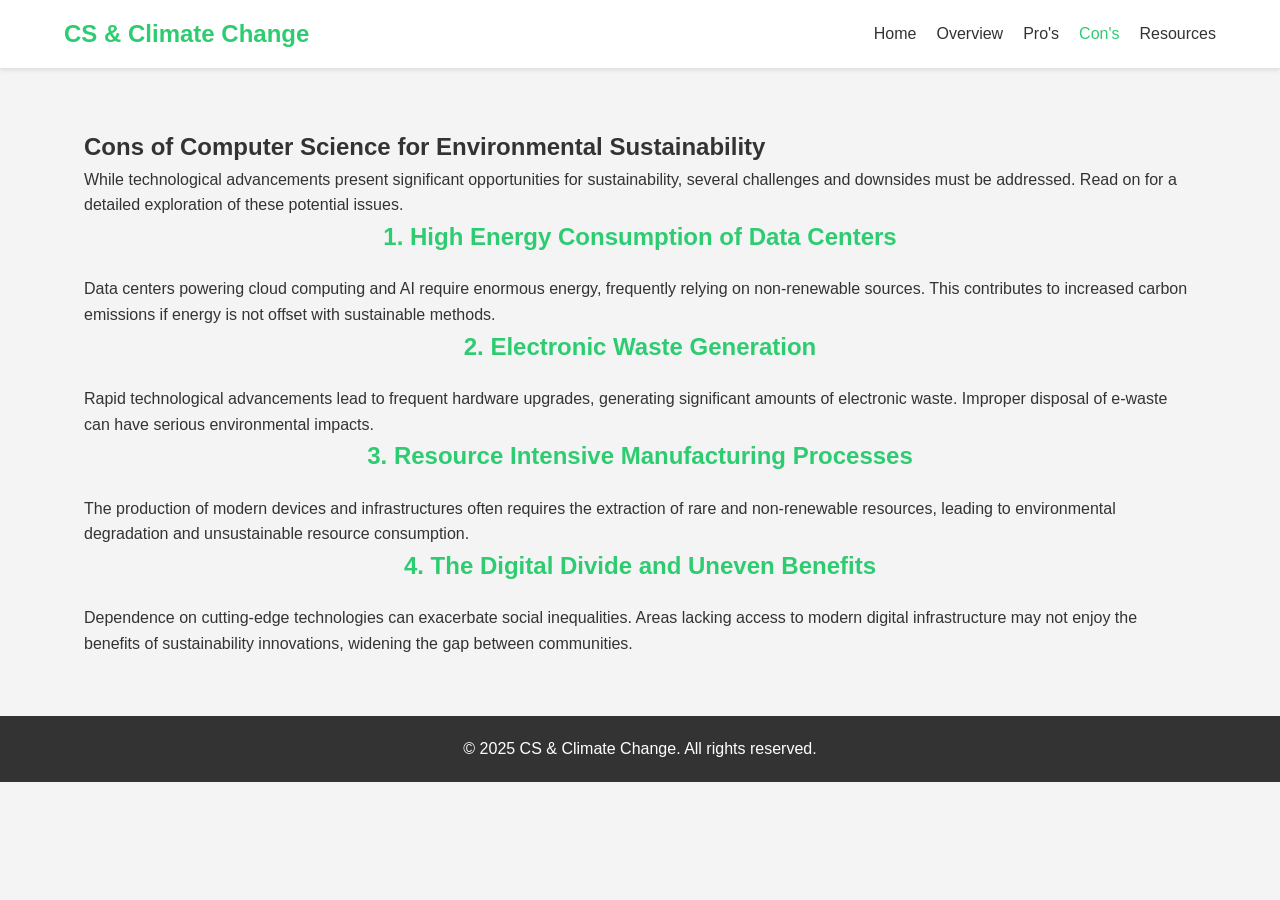
==== cons.html @ 631ae20c "Init Kermit" ====
<!DOCTYPE html>
<html lang="en">
<head>
  <meta charset="UTF-8" />
  <meta name="viewport" content="width=device-width, initial-scale=1.0" />
  <title>Con's - CS & Climate Change</title>
  <link rel="stylesheet" href="styles/index.css" />
  <link rel="stylesheet" href="styles/global.css" />
</head>
<body>
  <!-- Header -->
  <header>
    <div class="container header-container">
      <div class="logo">
        <a href="index.html">CS & Climate Change</a>
      </div>
      <nav>
        <ul>
          <li><a href="index.html">Home</a></li>
          <li><a href="overview.html">Overview</a></li>
          <li><a href="pros.html">Pro's</a></li>
          <li><a href="cons.html" class="active">Con's</a></li>
          <li><a href="resources.html">Resources</a></li>
        </ul>
      </nav>
    </div>
  </header>

  <!-- Main Content -->
  <main>
    <section id="cons" class="cons-section">
      <div class="container">
        <h1>Cons of Computer Science for Environmental Sustainability</h1>
        <p>
          While technological advancements present significant opportunities for sustainability,
          several challenges and downsides must be addressed. Read on for a detailed exploration of these
          potential issues.
        </p>
        <article>
          <h2>1. High Energy Consumption of Data Centers</h2>
          <p>
            Data centers powering cloud computing and AI require enormous energy, frequently relying on
            non-renewable sources. This contributes to increased carbon emissions if energy is not offset with
            sustainable methods.
          </p>
        </article>
        <article>
          <h2>2. Electronic Waste Generation</h2>
          <p>
            Rapid technological advancements lead to frequent hardware upgrades, generating significant
            amounts of electronic waste. Improper disposal of e-waste can have serious environmental impacts.
          </p>
        </article>
        <article>
          <h2>3. Resource Intensive Manufacturing Processes</h2>
          <p>
            The production of modern devices and infrastructures often requires the extraction of rare and
            non-renewable resources, leading to environmental degradation and unsustainable resource consumption.
          </p>
        </article>
        <article>
          <h2>4. The Digital Divide and Uneven Benefits</h2>
          <p>
            Dependence on cutting-edge technologies can exacerbate social inequalities. Areas lacking access
            to modern digital infrastructure may not enjoy the benefits of sustainability innovations, widening
            the gap between communities.
          </p>
        </article>
      </div>
    </section>
  </main>

  <!-- Footer -->
  <footer>
    <div class="container">
      <p>&copy; 2025 CS & Climate Change. All rights reserved.</p>
    </div>
  </footer>

  <script src="script.js"></script>
</body>
</html>
---- styles/index.css ----
/* Global Styles */
* {
    margin: 0;
    padding: 0;
    box-sizing: border-box;
  }
  
  body {
    font-family: Calibri, sans-serif;
    line-height: 1.6;
    color: #333;
    background: #f4f4f4;
  }
  
  /* Container */
  .container {
    width: 90%;
    max-width: 1200px;
    margin: auto;
    padding: 0 20px;
  }
  
  
  /* Hero Section */
  .hero {
    background: url('../resources/NatureBackground.jpg') no-repeat center center/cover;
    background-size: cover;
    background-repeat: no-repeat;
    background-position: center center;
    height: 80vh;
    display: flex;
    align-items: center;
    text-align: center;
    position: relative;
    color: #fff;
  }
  
  .hero::before {
    content: "";
    position: absolute;
    top: 0;
    left: 0;
    width: 100%;
    height: 100%;
    background: rgba(0,0,0,0.5);
  }
  
  .hero-content {
    position: relative;
    z-index: 1;
    width: 100%;
    padding: 0 20px;
  }
  
  .hero-content h1 {
    font-size: 3em;
    margin-bottom: 20px;
  }
  
  .hero-content p {
    font-size: 1.2em;
    margin-bottom: 30px;
  }
  
  .btn {
    padding: 12px 30px;
    background: #2ecc71;
    color: #fff;
    text-decoration: none;
    border-radius: 30px;
    transition: background 0.3s ease;
  }
  
  .btn:hover {
    background: #27ae60;
  }
  
  /* Section Styles */
  section {
    padding: 60px 0;
  }
  
  section h2 {
    text-align: center;
    margin-bottom: 20px;
    color: #2ecc71;
  }
---- styles/global.css ----
/* global.css */

/* Global Reset & Box Sizing */
* {
    margin: 0;
    padding: 0;
    box-sizing: border-box;
  }
  
  /* Body Styles */
  body {
    font-family: Calibri, sans-serif;
    line-height: 1.6;
    color: #333;
    background: #f4f4f4;
  }
  
  /* Container */
  .container {
    width: 90%;
    max-width: 1200px;
    margin: 0 auto;
    padding: 0 20px;
  }
  
  /* Header */
  header {
    background: #fff;
    box-shadow: 0 2px 4px rgba(0, 0, 0, 0.1);
    position: sticky;
    top: 0;
    z-index: 1000;
  }
  
  .header-container {
    display: flex;
    justify-content: space-between;
    align-items: center;
    padding: 15px 0;
  }
  
  .logo a {
    text-decoration: none;
    font-size: 1.5em;
    color: #2ecc71;
    font-weight: bold;
  }
  
  nav ul {
    list-style: none;
    display: flex;
  }
  
  nav ul li {
    margin-left: 20px;
  }
  
  nav ul li a {
    text-decoration: none;
    color: #333;
    font-size: 1em;
    transition: color 0.3s ease;
  }
  
  nav ul li a:hover,
  nav ul li a.active {
    color: #2ecc71;
  }
  
  /* Footer */
  footer {
    background: #333;
    color: #fff;
    padding: 20px 0;
    text-align: center;
  }
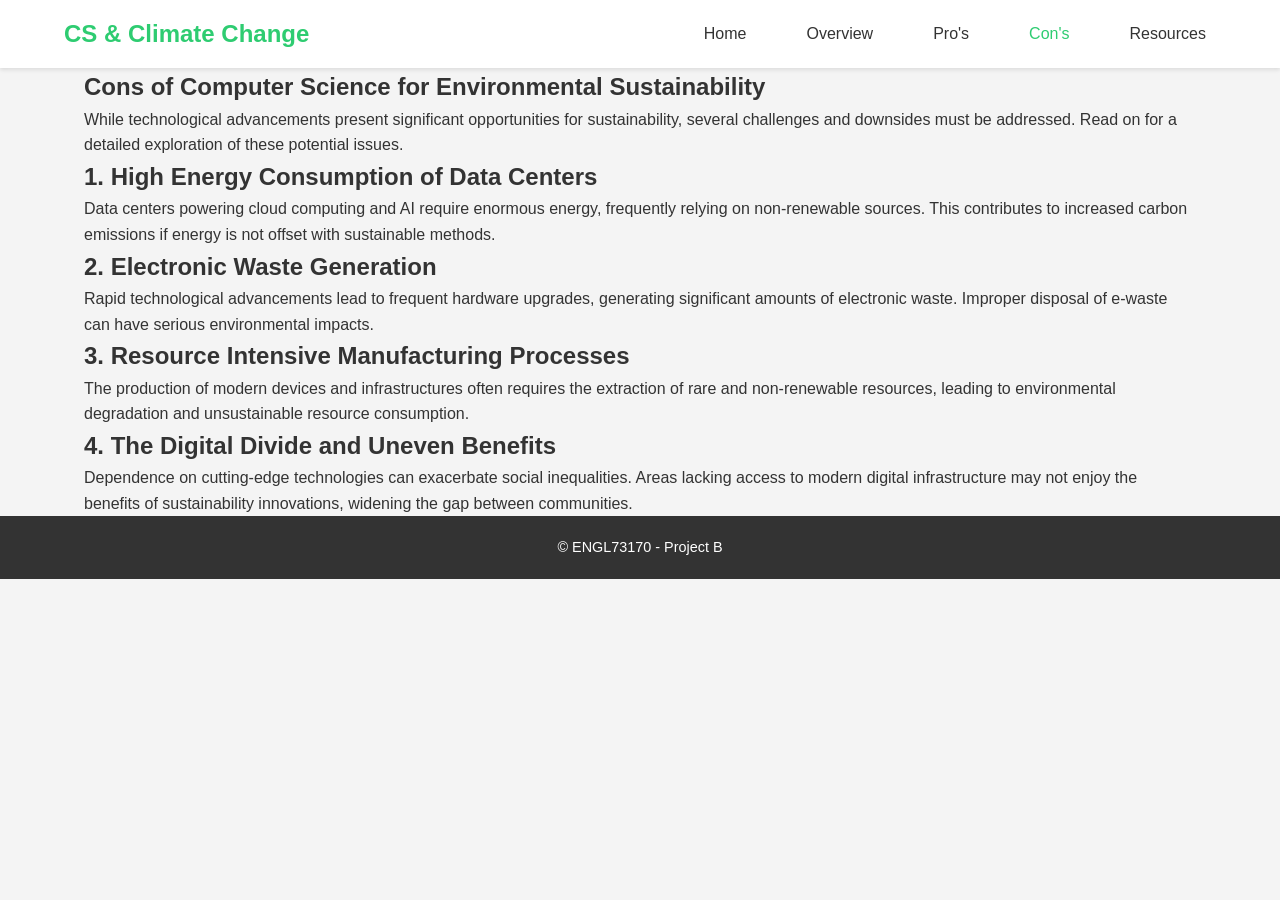
==== commit 05c83ee2: "Updated Cons, Overview, Landing, and Resources pages." ====
--- a/cons.html
+++ b/cons.html
@@ -73,7 +73,7 @@
   <!-- Footer -->
   <footer>
     <div class="container">
-      <p>&copy; 2025 CS & Climate Change. All rights reserved.</p>
+      <p>&copy; ENGL73170 - Project B</p>
     </div>
   </footer>
 
--- a/styles/index.css
+++ b/styles/index.css
@@ -1,89 +1,176 @@
 /* Global Styles */
 * {
-    margin: 0;
-    padding: 0;
-    box-sizing: border-box;
+  margin: 0;
+  padding: 0;
+  box-sizing: border-box;
+}
+
+body {
+  font-family: 'Roboto', sans-serif;
+  color: #333;
+  background: #f4f4f4;
+  line-height: 1.6;
+}
+
+/* Container Utility */
+.container {
+  width: 90%;
+  max-width: 1200px;
+  margin: 0 auto;
+  padding: 0 20px;
+}
+
+/* Header */
+header {
+  position: fixed;
+  top: 0;
+  left: 0;
+  width: 100%;
+  background: rgba(255, 255, 255, 0.95);
+  box-shadow: 0 2px 5px rgba(0, 0, 0, 0.1);
+  z-index: 1000;
+  transition: all 0.3s ease;
+}
+
+.header-container {
+  display: flex;
+  justify-content: space-between;
+  align-items: center;
+  padding: 15px 0;
+}
+
+.logo a {
+  text-decoration: none;
+  font-size: 1.8em;
+  color: #2ecc71;
+  font-weight: bold;
+}
+
+nav ul {
+  list-style: none;
+  display: flex;
+  gap: 20px;
+}
+
+nav ul li a {
+  text-decoration: none;
+  color: #333;
+  padding: 5px 10px;
+  transition: color 0.3s ease;
+}
+
+nav ul li a:hover,
+nav ul li a.active {
+  color: #2ecc71;
+}
+
+/* Hero Section */
+.hero {
+  position: relative;
+  height: 80vh;
+  display: flex;
+  align-items: center;
+  justify-content: center;
+  background: url('../resources/NatureBackground.jpg') center center/cover;
+}
+
+.hero-overlay {
+  position: absolute;
+  top: 0;
+  left: 0;
+  width: 100%;
+  height: 100%;
+  background: rgba(0, 0, 0, 0.75);
+  z-index: 1;
+}
+
+.hero-content {
+  position: relative;
+  z-index: 2;
+  text-align: center;
+  color: #fff;
+  padding: 20px;
+  animation: fadeIn 1.5s ease-in-out;
+}
+
+.hero-content h1 {
+  font-size: 3em;
+  margin-bottom: 20px;
+}
+
+.hero-content p {
+  font-size: 1.2em;
+  margin-bottom: 30px;
+}
+
+.btn {
+  display: inline-block;
+  padding: 12px 30px;
+  background: #2ecc71;
+  color: #fff;
+  text-decoration: none;
+  border-radius: 30px;
+  transition: background 0.3s ease;
+  font-weight: bold;
+}
+
+.btn:hover {
+  background: #27ae60;
+  transform: translateY(5px);
+}
+
+/* About & Features Sections */
+.about, .features {
+  background: #fff;
+  padding: 80px 0;
+}
+
+.about h2, .features h2 {
+  text-align: center;
+  margin-bottom: 20px;
+  color: #2ecc71;
+  font-size: 2em;
+}
+
+.about p, .features p {
+  font-size: 1.1em;
+  max-width: 800px;
+  margin: 0 auto 20px;
+  text-align: center;
+  line-height: 1.8;
+  color: #666;
+}
+
+/* Footer */
+footer {
+  background: #333;
+  color: #fff;
+  padding: 20px 0;
+  text-align: center;
+}
+
+footer p {
+  font-size: 0.9em;
+}
+
+/* Animations */
+@keyframes fadeIn {
+  from { opacity: 0; transform: translateY(20px); }
+  to { opacity: 1; transform: translateY(0); }
+}
+
+/* Responsive Adjustments */
+@media (max-width: 768px) {
+  .hero-content h1 {
+    font-size: 2.5em;
   }
-  
-  body {
-    font-family: Calibri, sans-serif;
-    line-height: 1.6;
-    color: #333;
-    background: #f4f4f4;
+
+  .hero-content p {
+    font-size: 1em;
   }
-  
-  /* Container */
-  .container {
-    width: 90%;
-    max-width: 1200px;
-    margin: auto;
-    padding: 0 20px;
+
+  nav ul {
+    flex-direction: column;
+    gap: 10px;
   }
-  
-  
-  /* Hero Section */
-  .hero {
-    background: url('../resources/NatureBackground.jpg') no-repeat center center/cover;
-    background-size: cover;
-    background-repeat: no-repeat;
-    background-position: center center;
-    height: 80vh;
-    display: flex;
-    align-items: center;
-    text-align: center;
-    position: relative;
-    color: #fff;
-  }
-  
-  .hero::before {
-    content: "";
-    position: absolute;
-    top: 0;
-    left: 0;
-    width: 100%;
-    height: 100%;
-    background: rgba(0,0,0,0.5);
-  }
-  
-  .hero-content {
-    position: relative;
-    z-index: 1;
-    width: 100%;
-    padding: 0 20px;
-  }
-  
-  .hero-content h1 {
-    font-size: 3em;
-    margin-bottom: 20px;
-  }
-  
-  .hero-content p {
-    font-size: 1.2em;
-    margin-bottom: 30px;
-  }
-  
-  .btn {
-    padding: 12px 30px;
-    background: #2ecc71;
-    color: #fff;
-    text-decoration: none;
-    border-radius: 30px;
-    transition: background 0.3s ease;
-  }
-  
-  .btn:hover {
-    background: #27ae60;
-  }
-  
-  /* Section Styles */
-  section {
-    padding: 60px 0;
-  }
-  
-  section h2 {
-    text-align: center;
-    margin-bottom: 20px;
-    color: #2ecc71;
-  }
-  
-  +}
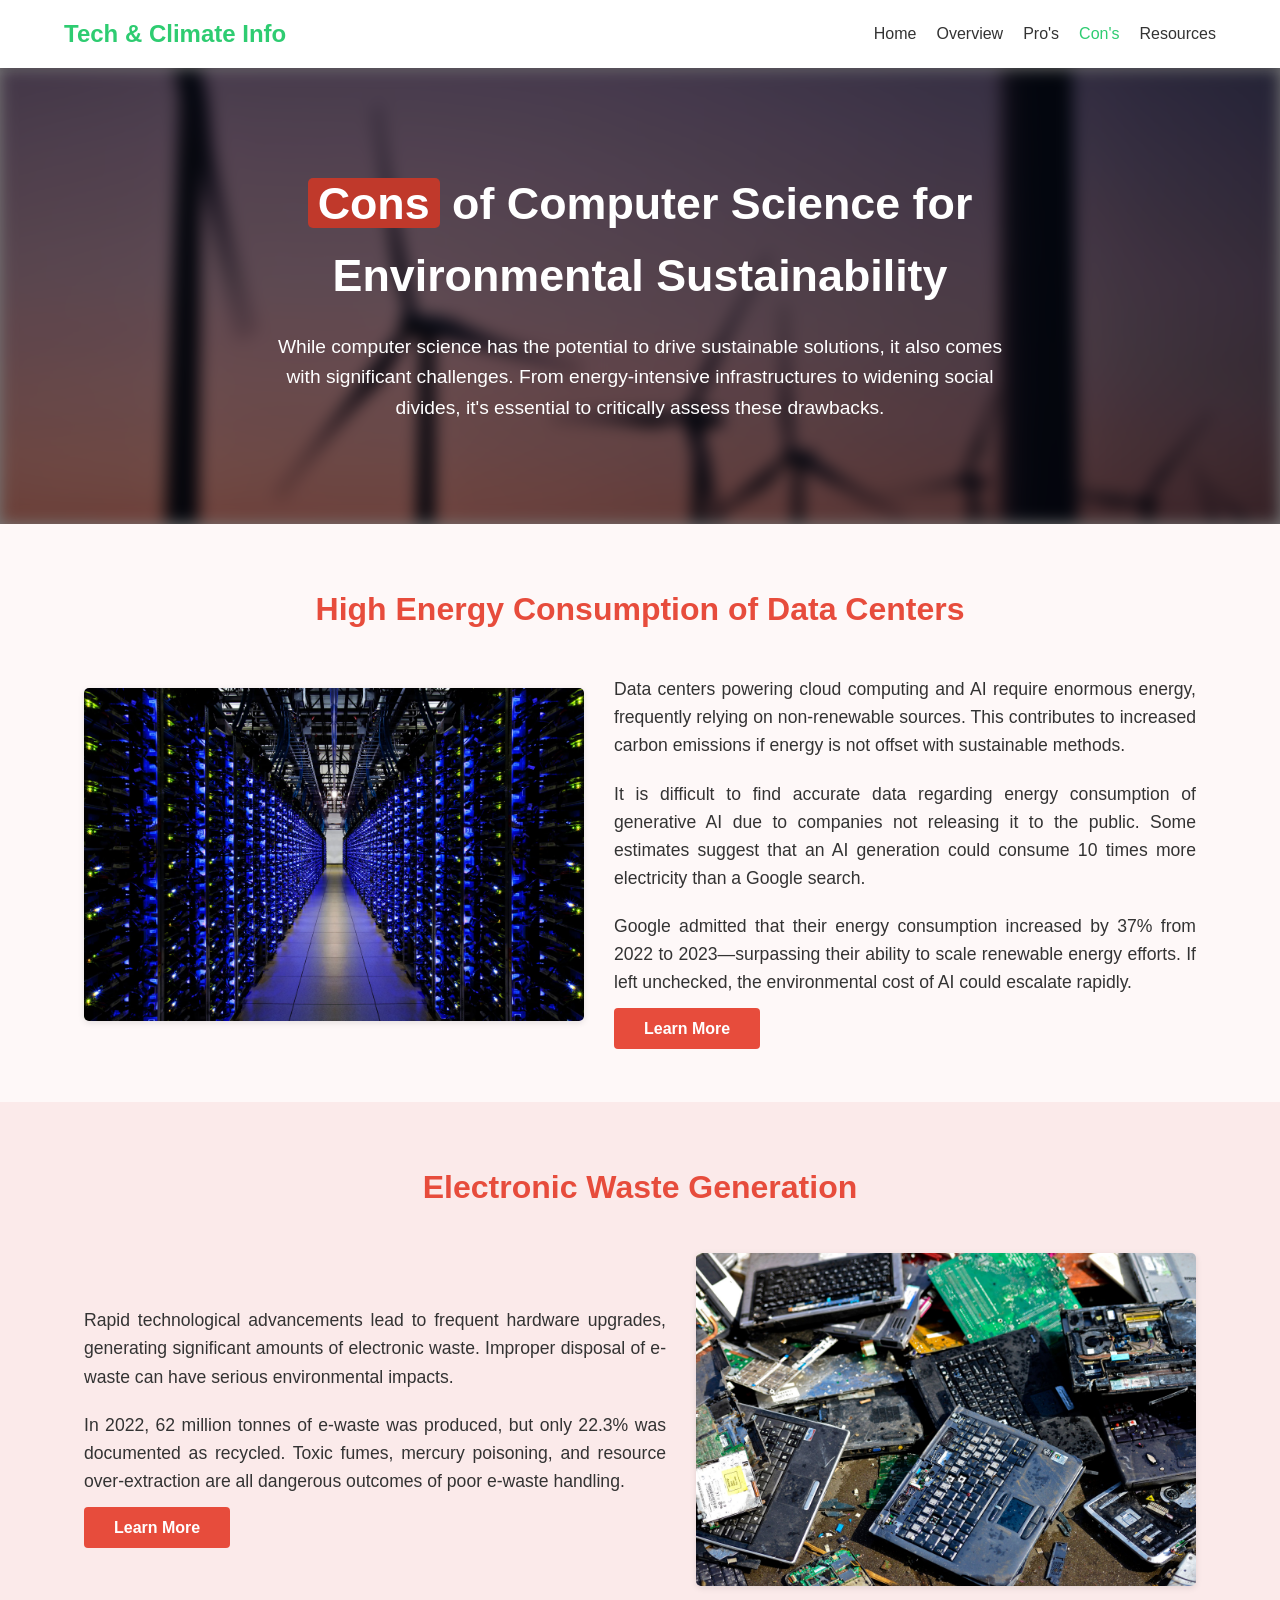
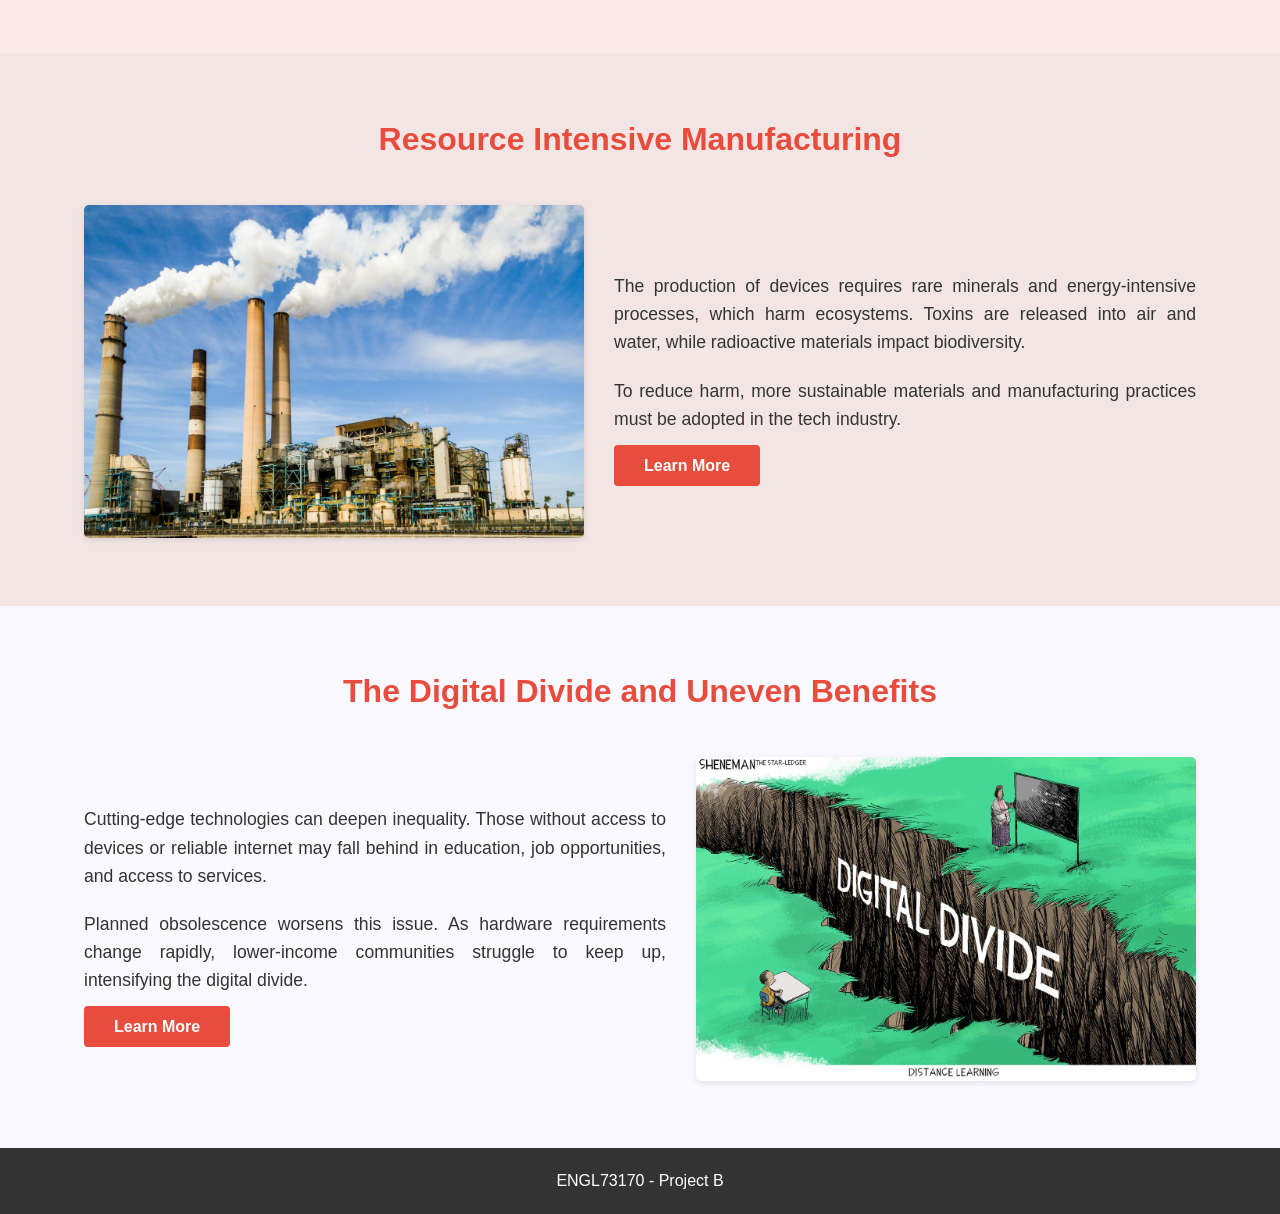
==== commit 24f032d2: "Added Cons Page" ====
--- a/cons.html
+++ b/cons.html
@@ -4,7 +4,7 @@
   <meta charset="UTF-8" />
   <meta name="viewport" content="width=device-width, initial-scale=1.0" />
   <title>Con's - CS & Climate Change</title>
-  <link rel="stylesheet" href="styles/index.css" />
+  <link rel="stylesheet" href="styles/cons.css" />
   <link rel="stylesheet" href="styles/global.css" />
 </head>
 <body>
@@ -12,7 +12,7 @@
   <header>
     <div class="container header-container">
       <div class="logo">
-        <a href="index.html">CS & Climate Change</a>
+        <a href="index.html">Tech & Climate Info</a>
       </div>
       <nav>
         <ul>
@@ -28,44 +28,89 @@
 
   <!-- Main Content -->
   <main>
-    <section id="cons" class="cons-section">
+    <!-- Con Overview Section -->
+    <section id="pros-overview" class="pros-overview-section">
+      <div class="overlay"></div>
       <div class="container">
-        <h1>Cons of Computer Science for Environmental Sustainability</h1>
-        <p>
-          While technological advancements present significant opportunities for sustainability,
-          several challenges and downsides must be addressed. Read on for a detailed exploration of these
-          potential issues.
-        </p>
-        <article>
-          <h2>1. High Energy Consumption of Data Centers</h2>
-          <p>
-            Data centers powering cloud computing and AI require enormous energy, frequently relying on
-            non-renewable sources. This contributes to increased carbon emissions if energy is not offset with
-            sustainable methods.
-          </p>
-        </article>
-        <article>
-          <h2>2. Electronic Waste Generation</h2>
-          <p>
-            Rapid technological advancements lead to frequent hardware upgrades, generating significant
-            amounts of electronic waste. Improper disposal of e-waste can have serious environmental impacts.
-          </p>
-        </article>
-        <article>
-          <h2>3. Resource Intensive Manufacturing Processes</h2>
-          <p>
-            The production of modern devices and infrastructures often requires the extraction of rare and
-            non-renewable resources, leading to environmental degradation and unsustainable resource consumption.
-          </p>
-        </article>
-        <article>
-          <h2>4. The Digital Divide and Uneven Benefits</h2>
-          <p>
-            Dependence on cutting-edge technologies can exacerbate social inequalities. Areas lacking access
-            to modern digital infrastructure may not enjoy the benefits of sustainability innovations, widening
-            the gap between communities.
-          </p>
-        </article>
+        <h1><span class="cons">Cons</span> of Computer Science for Environmental Sustainability</h1>
+        <p>While computer science has the potential to drive sustainable solutions, it also comes with significant challenges. From energy-intensive infrastructures to widening social divides, it's essential to critically assess these drawbacks.</p>
+      </div>
+    </section>
+
+    <!-- High Energy Consumption Section -->
+    <section class="renewable-blockchain-section">
+      <div class="container">
+        <h2>High Energy Consumption of Data Centers</h2>
+        <div class="renewable-blockchain-content">
+          <div class="renewable-image-container">
+            <img src="resources/Cons/Servers.png" alt="High Energy Consumption" />
+          </div>
+          <div class="renewable-text-container">
+            <p>Data centers powering cloud computing and AI require enormous energy, frequently relying on non-renewable sources. This contributes to increased carbon emissions if energy is not offset with sustainable methods.</p>
+            <p>It is difficult to find accurate data regarding energy consumption of generative AI due to companies not releasing it to the public. Some estimates suggest that an AI generation could consume 10 times more electricity than a Google search.</p>
+            <p>Google admitted that their energy consumption increased by 37% from 2022 to 2023—surpassing their ability to scale renewable energy efforts. If left unchecked, the environmental cost of AI could escalate rapidly.</p>
+            <div class="learn-more">
+              <a href="https://www.polytechnique-insights.com/en/columns/energy/generative-ai-energy-consumption-soars/#note-content-9" class="btn" target="_blank">Learn More</a>
+            </div>
+          </div>
+        </div>
+      </div>
+    </section>
+
+    <!-- Electronic Waste Section -->
+    <section class="smart-cities-iot-section">
+      <div class="container">
+        <h2>Electronic Waste Generation</h2>
+        <div class="smart-iot-content">
+          <div class="smart-iot-text-container">
+            <p>Rapid technological advancements lead to frequent hardware upgrades, generating significant amounts of electronic waste. Improper disposal of e-waste can have serious environmental impacts.</p>
+            <p>In 2022, 62 million tonnes of e-waste was produced, but only 22.3% was documented as recycled. Toxic fumes, mercury poisoning, and resource over-extraction are all dangerous outcomes of poor e-waste handling.</p>
+            <div class="learn-more">
+              <a href="https://ewastemonitor.info/wp-content/uploads/2024/12/GEM_2024_EN_11_NOV-web.pdf" class="btn" target="_blank">Learn More</a>
+            </div>
+          </div>
+          <div class="smart-iot-image-container">
+            <img src="resources/Cons/EWaste.jpg" alt="Electronic Waste" />
+          </div>
+        </div>
+      </div>
+    </section>
+
+    <!-- Resource Intensive Manufacturing Section -->
+    <section class="data-driven-section">
+      <div class="container">
+        <h2>Resource Intensive Manufacturing</h2>
+        <div class="data-driven-content">
+          <div class="data-driven-image-container">
+            <img src="resources/Cons/Factory.jpg" alt="Resource Intensive Manufacturing" />
+          </div>
+          <div class="data-driven-text-container">
+            <p>The production of devices requires rare minerals and energy-intensive processes, which harm ecosystems. Toxins are released into air and water, while radioactive materials impact biodiversity.</p>
+            <p>To reduce harm, more sustainable materials and manufacturing practices must be adopted in the tech industry.</p>
+            <div class="learn-more">
+              <a href="https://storymaps.arcgis.com/stories/24b0c9cea1454c96bb65330b2cf4291f" class="btn" target="_blank">Learn More</a>
+            </div>
+          </div>
+        </div>
+      </div>
+    </section>
+
+    <!-- Digital Divide Section -->
+    <section class="social-media-climate-section">
+      <div class="container">
+        <h2>The Digital Divide and Uneven Benefits</h2>
+        <div class="social-media-content">
+          <div class="social-media-text-container">
+            <p>Cutting-edge technologies can deepen inequality. Those without access to devices or reliable internet may fall behind in education, job opportunities, and access to services.</p>
+            <p>Planned obsolescence worsens this issue. As hardware requirements change rapidly, lower-income communities struggle to keep up, intensifying the digital divide.</p>
+            <div class="learn-more">
+              <a href="https://www.csps-efpc.gc.ca/tools/articles/digital-divide-eng.aspx" class="btn" target="_blank">Learn More</a>
+            </div>
+          </div>
+          <div class="social-media-image-container">
+            <img src="resources/Cons/DistanceLearning.jpg" alt="Digital Divide" />
+          </div>
+        </div>
       </div>
     </section>
   </main>
@@ -73,10 +118,10 @@
   <!-- Footer -->
   <footer>
     <div class="container">
-      <p>&copy; ENGL73170 - Project B</p>
+      <p>ENGL73170 - Project B</p>
     </div>
   </footer>
 
   <script src="script.js"></script>
 </body>
-</html>
+</html>
--- a/styles/cons.css
+++ b/styles/cons.css
@@ -0,0 +1,182 @@
+:root {
+    --primary-color: #e74c3c;
+    --primary-hover: #c0392b;
+    --secondary-color: #ffffff;
+    --dark-color: #333;
+    --bg-light: #fef8f8;
+    --bg-alt: #fbeaea;
+    --bg-secondary: #f4e5e5;
+    --bg-lightblue: #f9f9ff;
+    --transition: 0.3s ease;
+    --font-family: 'Roboto', sans-serif;
+  }
+  
+  /* General Reset */
+  * {
+    margin: 0;
+    padding: 0;
+    box-sizing: border-box;
+  }
+  
+  body {
+    font-family: var(--font-family);
+    line-height: 1.6;
+    background: #fff;
+    color: var(--dark-color);
+  }
+
+  .cons {
+    color: #fff;
+    background: var(--primary-hover);
+    padding: 0 10px;
+    border-radius: 5px;
+  }
+  
+  .container {
+    width: 90%;
+    max-width: 1200px;
+    margin: auto;
+  }
+
+  .pros-overview-section::before {
+    content: "";
+    position: absolute;
+    top: 0;
+    left: 0;
+    right: 0;
+    bottom: 0;
+    background: url("../resources/ProsBackground.jpg") no-repeat center/cover;
+    filter: blur(8px); /* Adjust the blur radius as needed */
+    z-index: -2;
+  }
+  
+  .pros-overview-section {
+    position: relative;
+    color: var(--secondary-color);
+    padding: 100px 0;
+    text-align: center;
+    overflow: hidden;
+  }
+  
+  .pros-overview-section .overlay {
+    position: absolute;
+    top: 0;
+    left: 0;
+    right: 0;
+    bottom: 0;
+    background: rgba(0, 0, 0, 0.5); /* optional dark overlay */
+    z-index: -1;
+  }  
+  
+  .pros-overview-section .container {
+    position: relative;
+    z-index: 2;
+    max-width: 800px;
+    padding: 0 20px;
+  }
+  
+  .pros-overview-section h1 {
+    font-size: 2.8em;
+    font-weight: 700;
+    margin-bottom: 20px;
+  }
+  
+  .pros-overview-section p {
+    font-size: 1.2em;
+    line-height: 1.6;
+  }
+  
+  /* Section Layouts */
+  section h2 {
+    text-align: center;
+    color: var(--primary-color);
+    margin-bottom: 40px;
+    font-size: 2em;
+  }
+  
+  .renewable-blockchain-section,
+  .smart-cities-iot-section,
+  .data-driven-section,
+  .social-media-climate-section {
+    padding: 60px 0;
+  }
+  
+  .renewable-blockchain-section { background: var(--bg-light); }
+  .smart-cities-iot-section { background: var(--bg-alt); }
+  .data-driven-section { background: var(--bg-secondary); }
+  .social-media-climate-section { background: var(--bg-lightblue); }
+  
+  .renewable-blockchain-content,
+  .smart-iot-content,
+  .data-driven-content,
+  .social-media-content {
+    display: flex;
+    flex-wrap: wrap;
+    gap: 30px;
+    justify-content: center;
+    align-items: center;
+  }
+  
+  .renewable-image-container,
+  .smart-iot-image-container,
+  .data-driven-image-container,
+  .social-media-image-container {
+    flex: 1;
+    max-width: 500px;
+  }
+  
+  .renewable-text-container,
+  .smart-iot-text-container,
+  .data-driven-text-container,
+  .social-media-text-container {
+    flex: 1;
+    min-width: 300px;
+  }
+  
+  .renewable-text-container p,
+  .smart-iot-text-container p,
+  .data-driven-text-container p,
+  .social-media-text-container p {
+    font-size: 1.1em;
+    line-height: 1.6;
+    margin-bottom: 20px;
+    text-align: justify;
+  }
+  
+  img {
+    width: 100%;
+    height: auto;
+    border-radius: 5px;
+    box-shadow: 0 2px 6px rgba(0,0,0,0.1);
+  }
+  
+  .btn {
+    background: var(--primary-color);
+    color: var(--secondary-color);
+    padding: 12px 30px;
+    text-decoration: none;
+    border-radius: 4px;
+    font-weight: bold;
+    transition: background var(--transition);
+  }
+  
+  .btn:hover {
+    background: var(--primary-hover);
+  }
+  
+  /* Responsive */
+  @media (max-width: 768px) {
+    .renewable-blockchain-content,
+    .smart-iot-content,
+    .data-driven-content,
+    .social-media-content {
+      flex-direction: column;
+      text-align: center;
+    }
+  
+    .btn {
+      display: inline-block;
+      margin-top: 10px;
+    }
+  }
+  
